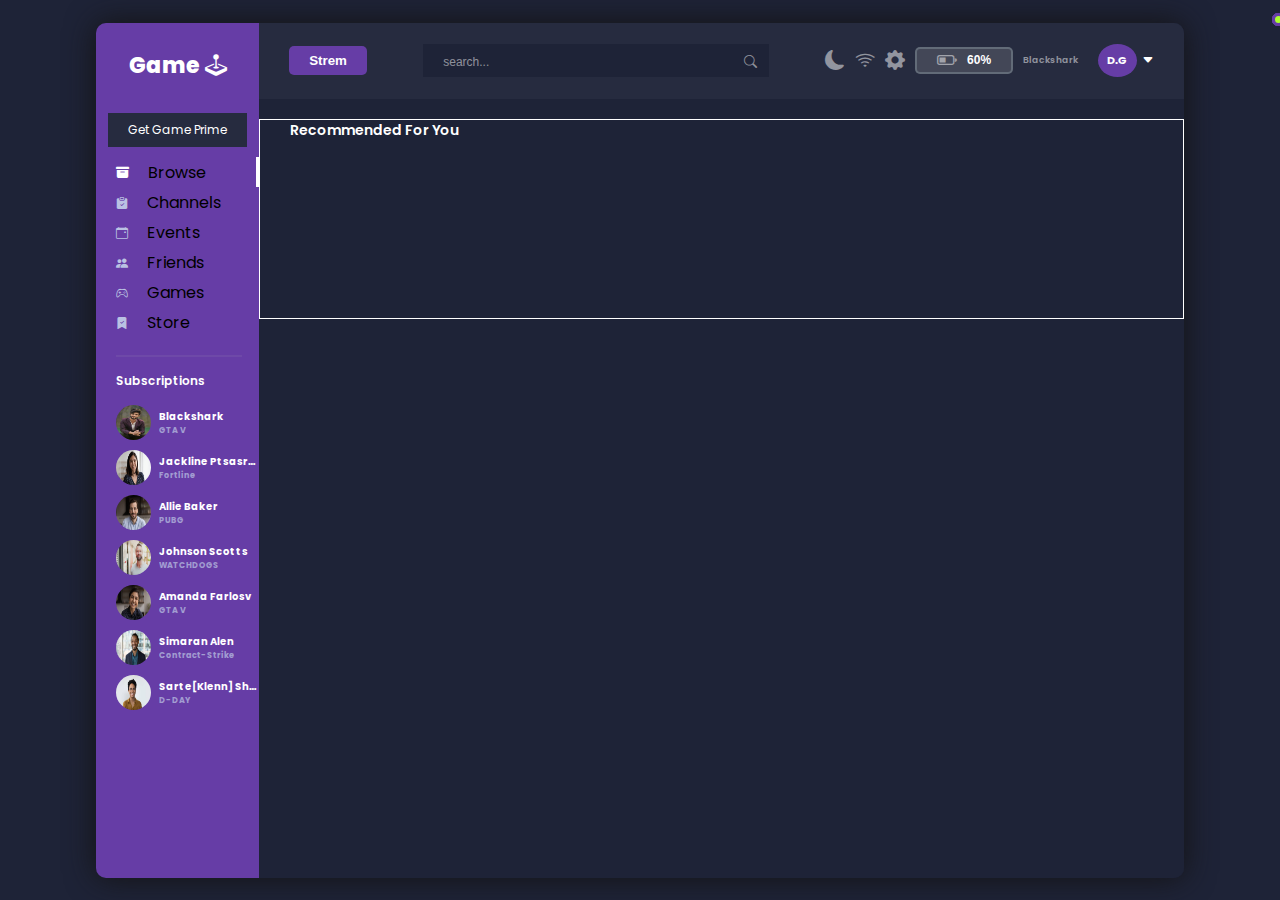
==== index.html @ 1666870c "update GameSite" ====
<!DOCTYPE html>
<html lang="en">
<head>
    <meta charset="UTF-8">
    <meta name="viewport" content="width=device-width, initial-scale=1.0">
    <title>GAME-SITE</title>

    <!-- *** BOOTSTRAP CDN -->
    <link rel="stylesheet" href="https://cdn.jsdelivr.net/npm/bootstrap-icons@1.11.3/font/bootstrap-icons.min.css">

    <!-- CSS LINK -->
    <link rel="stylesheet" href="styles.css">
</head>
<body>
    
    <!-- ========================= HEADER SECTION ======================= -->
    <header>
        <!-- aside -->
        <aside>
            <h1>Game <i class="bi bi-joystick"></i></h1>
            <button>Get Game Prime</button>
            <ul>
                <li class="active"><a href="#"><i class="bi bi-archive-fill"></i></a> Browse</li>
                <li><a href="#"><i class="bi bi-clipboard-check-fill"></i></a> Channels</li>
                <li><a href="#"><i class="bi bi-calendar-event"></i></a> Events</li>
                <li><a href="#"><i class="bi bi-people-fill"></i></a> Friends</li>
                <li><a href="#"><i class="bi bi-controller"></i></a> Games</li>
                <li><a href="#"><i class="bi bi-bookmark-check-fill"></i></a> Store</li>
            </ul>
            <!-- SUBSCRIPTIONS -->
            <div class="subscriptions">
                <h5>Subscriptions</h5>
                <div class="cards">
                    <div class="card">
                        <div class="img">
                            <img src="images/user1.jpg" alt="">
                        </div>
                        <div class="content">
                            <h6>Blackshark</h6>
                            <p>GTA V</p>
                        </div>
                    </div>
                    <div class="card">
                        <div class="img">
                            <img src="images/user2.jpg" alt="">
                        </div>
                        <div class="content">
                            <h6>Jackline Ptsasra232</h6>
                            <p>Fortline</p>
                        </div>
                    </div>
                    <div class="card">
                        <div class="img">
                            <img src="images/user3.jpg" alt="">
                        </div>
                        <div class="content">
                            <h6>Allie Baker</h6>
                            <p>PUBG</p>
                        </div>
                    </div>
                    <div class="card">
                        <div class="img">
                            <img src="images/user7.jpg" alt="">
                        </div>
                        <div class="content">
                            <h6>Johnson Scotts</h6>
                            <p>WATCHDOGS</p>
                        </div>
                    </div>
                    <div class="card">
                        <div class="img">
                            <img src="images/user4.jpg" alt="">
                        </div>
                        <div class="content">
                            <h6>Amanda Farlosv</h6>
                            <p>GTA V</p>
                        </div>
                    </div>
                    <div class="card">
                        <div class="img">
                            <img src="images/user6.jpg" alt="">
                        </div>
                        <div class="content">
                            <h6>Simaran Alen</h6>
                            <p>Contract-Strike</p>
                        </div>
                    </div>
                    <div class="card">
                        <div class="img">
                            <img src="images/user5.jpg" alt="">
                        </div>
                        <div class="content">
                            <h6>Sarte[Klenn] Shirishti</h6>
                            <p>D-DAY</p>
                        </div>
                    </div>
                    <div class="card">
                        <div class="img">
                            <img src="images/user8.jpg" alt="">
                        </div>
                        <div class="content">
                            <h6>Ashley Anderson</h6>
                            <p>Sun Andreas</p>
                        </div>
                    </div>
                    <div class="card">
                        <div class="img">
                            <img src="images/user9.jpg" alt="">
                        </div>
                        <div class="content">
                            <h6>Adams Samson</h6>
                            <p>GTA V</p>
                        </div>
                    </div>
                    <div class="card">
                        <div class="img">
                            <img src="images/user10.jpg" alt="">
                        </div>
                        <div class="content">
                            <h6>Hamilta Haldon</h6>
                            <p> Cross wars</p>
                        </div>
                    </div>
                </div>
            </div>
        </aside>
        <!-- aside end -->

        <!-- article -->
        <article>
            <nav>
                <button>Strem</button>
                <div class="search">
                    <input type="text" placeholder="search...">
                    <i class="bi bi-search"></i>
                </div>
                <div class="right_bx">
                    <i class="bi bi-moon-fill"></i>
                    <!-- <i class="bi bi-brightness-high-fill"></i> -->
                    <i class="bi bi-wifi"></i>
                    <i class="bi bi-gear-fill"></i>
                    <button><i class="bi bi-battery-half"></i><span>60%</span></button>
                    <div class="user_data">
                        <h6>Blackshark</h6>
                        <h5>D.G</h5>
                        <i class="bi bi-caret-down-fill"></i>
                        <div class="card">
                            <img src="images/user1.jpg" alt="">
                            <h6>Blackshark</h6>
                            <p>GTA V</p>
                            <button>Premium</button>
                            <img class="gta_img" src="images/gta.jpeg" alt="">
                        </div>
                    </div>
                </div>
            </nav>
            <!-- **** GAME BOX START **** -->
            <div class="game1">
                <h3>Recommended For You</h3>
            </div>
        </article>
        <!-- article end -->
    </header>
    <!-- ========================= HEADER SECTION END ======================= -->


    <!-- ========================= HEADER SECTION ======================= -->
    <!-- ========================= HEADER SECTION END ======================= -->


    <!-- ========================= HEADER SECTION ======================= -->
    <!-- ========================= HEADER SECTION END ======================= -->


    <!-- ========================= HEADER SECTION ======================= -->
    <!-- ========================= HEADER SECTION END ======================= -->


    <!-- ========================= HEADER SECTION ======================= -->
    <!-- ========================= HEADER SECTION END ======================= -->


    <!-- ========================= FOOTER SECTION ======================= -->
    <!-- ========================= FOOTER SECTION END ======================= -->


    <!-- *******SCRIPT TAG****** -->
    <script src="script.js"></script>
</body>
</html>
---- styles.css ----
@import url('https://fonts.googleapis.com/css2?family=Poppins:wght@100;200;300;400;500;600;700;800;900&display=swap');
/* ******************* GENERAL STYLING ********************* */
*{
    padding: 0;
    margin: 0;
    box-sizing: border-box;
}

:root {
    --primary-color: #262B3F;
    --secondary-color: #FFF;
    --color-3: #1E2337;
    --color-4: rgb(255,255,255,.5);
    --color-5: greenyellow;
}

body {
    inline-size: 100%;
    block-size: 100vh;
    background: #1E2337;
    font-family: 'Poppins', sans-serif;
    display: flex;
    align-items: center;
    justify-content: center;
}


/* ************************** MAIN STYLING ******************************** */
header {
    inline-size: 85%;
    block-size: 95%;
    box-shadow: 0px 0px 30px rgb(20,19,19);
    border-radius: 10px;
    display: flex;
}
header aside, article {
    inline-size: 85%;
    block-size: 100%;
    /* border: 1px solid #FFF; */
    border-radius: 0px 10px 10px 0px;
    background: var(--color-3);
}
header aside {
    inline-size: 15%;
    border-radius: 10px 0px 0px 10px;
    background: #663DA6;
}
header aside h1 {
    inline-size: 100%;
    block-size: 10%;
    /* border: 1px solid #FFF; */
    display: flex;
    align-items: center;
    justify-content: center;
    color: #FFF;
    font-size: 22px;
    font-weight: 800;
}
header aside h1 i {
    margin-inline-start: 5px;
}
header aside button {
    display: block;
    padding: 8px 20px;
    margin: auto;
    border: none;
    outline: none;
    cursor: pointer;
    font-family: 'Poppins', sans-serif;
    font-size: 12px;
    background: var(--primary-color);
    color: var(--secondary-color);
    margin-block-start: 5px;
    transition: .3s linear;
}
header aside button:hover {
    background: var(--color-3);
}
header aside ul {
    position: relative;
    list-style: none;
    margin-block-start: 10px;
    margin-inline-start: 12%; 
    padding-block-end: 20px;
}
header aside ul::before {
    content: '';
    position: absolute;
    inline-size: 88%;
    block-size: 2px;
    background: rgb(184,184,184,.1);
    inset-block-end: 0;
}
header aside ul li {
    padding: 2.5px 0px;
}
header aside ul li a {
    text-decoration: none;
    color: rgb(225,255,255,.7);
    font-size: 12px;
    font-weight: 400;
    transition: .3s linear;
}
header aside ul li a:hover {
    color: var(--secondary-color);
}
header aside ul li a i {
    margin-inline-end: 15px;
}
header aside ul .active {
    border-inline-end: 3px solid #FFF;
}
header aside ul .active a {
    color: var(--secondary-color);
    font-size: 13px;
}
/* subscritions */
header aside .subscriptions {
    inline-size: 99%;
    block-size: 10% !important;
    /* border: 1px solid #FFF; */
    margin-block-start: 15px;
    margin-inline-start: 12%;
}
header aside .subscriptions h5 {
    color: var(--secondary-color);
    font-size: 12px;
    font-weight: 600;
}
header aside .subscriptions .cards {
    inline-size: 88%;
    block-size: 305px;
    /* border: 1px solid #FFF; */
    overflow-x: auto;
    margin-block-start: 15px;
}
header aside .subscriptions .cards::-webkit-scrollbar {
    inline-size: 4px;
    background: rgba(184,184,184,.2);
    border-radius: 20px;
    visibility: hidden;
    transition: .3s linear;
}
header aside .subscriptions .cards::-webkit-scrollbar-thumb {
    background: rgba(184,184,184,.7);
    border-radius: 20px;
    visibility: hidden;
    transition: .3s linear;
}
header aside .subscriptions .cards:hover::-webkit-scrollbar-thumb {
    visibility: visible;
}
header aside .subscriptions .cards:hover::-webkit-scrollbar {
    visibility: visible;
}
header aside .subscriptions .cards .card {
    margin-block-end: 10px;
    /* border: 1px solid #FFF; */
    display: flex;
    align-items: center;
}
header aside .subscriptions .cards .card .img {
    inline-size: 35px;
    block-size: 35px;
    border-radius: 50%;
}
header aside .subscriptions .cards .card .img::before {
    content: '';
    position: absolute;
    inline-size: 7px;
    block-size: 7px;
    background: greenyellow;
    border-radius: 50%;
    border: 3px solid #663DA6;
    inset-block-start: 13px;
    inset-inline-end: -5px;
}
header aside .subscriptions .cards .card .img img {
    inline-size: 35px;
    block-size: 35px;
    border-radius: 50%;
}
header aside .subscriptions .cards .card .content {
    margin-inline-start: 8px;
}
header aside .subscriptions .cards .card .content h6 {
    inline-size: 100px;
    color: #FFF;
    font-size: 10px;
    text-overflow: ellipsis;
    white-space: nowrap;
    overflow: hidden;
}
header aside .subscriptions .cards .card .content p {
    inline-size: 100px;
    color: rgb(225,255,255,.5);
    font-size: 8px;
    font-weight: 700;
    text-overflow: ellipsis;
    white-space: nowrap;
    overflow: hidden;
}

/* === article section === */
header article nav {
    inline-size: 100%;
    block-size: 9%;
    /* border: 1px solid #FFF; */
    border-radius: 0px 10px 0px 0px;
    padding: 0px 30px;
    display: flex;
    align-items: center;
    justify-content: space-between;
    background: var(--primary-color);
}
header article nav button {
    padding: 7px 20px;
    border-radius: 5px;
    border: none;
    outline: none;
    background: #663DA6;
    color: var(--secondary-color);
    font-size: 'Poppins', sans;
    font-weight: 800;
}
header article nav .search {
    inline-size: 40%;
    background: var(--color-3);
    padding: 4px 10px;
    transition: .5s linear;
}
header article nav .search input {
    inline-size: 94%;
    background: none;
    border: none;
    outline: none;
    padding: 0px 10px;
    color: var(--secondary-color);
    transition-property: .5s linear;
}
header article nav .search input::placeholder {
    color: var(--color-4);
    font-size: 'Poppins', sans-serif;
    font-size: 12px;
    transition: .5s linear;
}
header article nav .search i {
    color: var(--color-4);
    font-size: 13px;
    transition: .5s linear;
}
header article nav .right_bx {
    inline-size: 38%;
    /* border: 1px solid #FFF; */
    display: flex;
    align-items: center;
    justify-content: space-between;
}
header article nav .right_bx i {
    color: var(--color-4);
    font-size: 20px;
    cursor: pointer;
    transition: .5s linear;
}
header article nav .right_bx i:hover {
    color: rgb(225,255,255);
}
header article nav .right_bx button {
    padding: 0px 20px;
    background: rgb(184,184,184,.2);
    border: 2px solid rgb(225,255,255, .2);
    display: flex;
    align-items: center;
    font-size: 12px;
    color: var(--secondary-color);
    transition: .5s linear;
}
header article nav .right_bx button span {
    margin: -2px 0px 0px 10px;
}
/* battery active */
header article nav .right_bx .active_battery {
    background: #663DA6;
    box-shadow: 0px 0px 20px #663DA6;
}
header article nav .right_bx .user_data {
    position: relative;
    display: flex;
    align-items: center;
    cursor: pointer;
    transition: .5s linear;
}
header article nav .right_bx .user_data h6 {
    inline-size: 70px;
    color: var(--color-4);
    font-weight: 600;
    font-size: 9px;
    text-overflow: ellipsis;
    white-space: nowrap;
    overflow: hidden;
    transition: .5s linear;
}
header article nav .right_bx .user_data h5 {
    color: var(--secondary-color);
    background: #663DA6;
    border-radius: 50%;
    padding: 8px 9px;
    font-size: 11px;
    margin: 0px 5px;
    transition: .5s linear;
}
header article nav .right_bx .user_data i {
    color: var(--secondary-color);
    font-size: 12px;
    transition: .7s linear;
}
header article nav .right_bx .user_data:hover i {
    transform: rotate(180deg);
}
header article nav .right_bx .user_data .card {
    position: absolute;
    inline-size: 130px;
    block-size: 0px;
    /* border: 1px solid #FFF; */
    inset-block-start: 50px;
    z-index: 9999;
    display: flex;
    align-items: center;
    flex-direction: column;
    overflow: hidden;
    opacity: 0;
    transition: 1s linear;
}
header article nav .right_bx .user_data:hover .card {
    block-size: 200px;
    opacity: 1;
    overflow: unset;
}
header article nav .right_bx .user_data .card::before {
    content: '';
    position: absolute;
    inline-size: 100%;
    block-size: 100%;
    background: rgb(184,184,184,.1);
    backdrop-filter: blur(5px);
    border-radius: 10px;
    z-index: -1;
}
header article nav .right_bx .user_data .card::after {
    content: '';
    position: absolute;
    border-block-start: 15px solid rgb(184,184,184,.1);
    border-inline-end: 15px solid transparent;
    border-block-end: 15px solid transparent;
    inset-block-start: -10px;
    inset-inline-end: 20px;
    transform: rotate(45deg);
}
header article nav .right_bx .user_data .card img {
    inline-size: 35px;
    block-size: 35px;
    border-radius: 50%;
    margin-block-start: 10px;
}
header article nav .right_bx .user_data .card h6 {
    inline-size: unset;
    overflow: unset;
    text-align: center;
    display: block;
    margin-block-start: 10px;
    color: var(--secondary-color);
    transition: .5s linear;
}
header article nav .right_bx .user_data .card p {
    color: rgb(225,255,255,.5);
    font-size: 9px;
    margin-block-end: 10px;
    transition: .5s linear;
}
header article nav .right_bx .user_data .card .gta_img {
    inline-size: 110px;
    block-size: 60px;
    border-radius: 15px;
    margin: 15px;
}
/* === Game Box === */
header article .game1 {
    position: relative;
    inline-size: 100%;
    block-size: 200px;
    border: 1px solid #FFF;
    padding: 0px 30px;
    margin-block-start: 20px;
}
header article .game1 h3 {
    color: var(--secondary-color);
    font-size: 14px;
    font-weight: 600;
    transition: .5s linear;
}
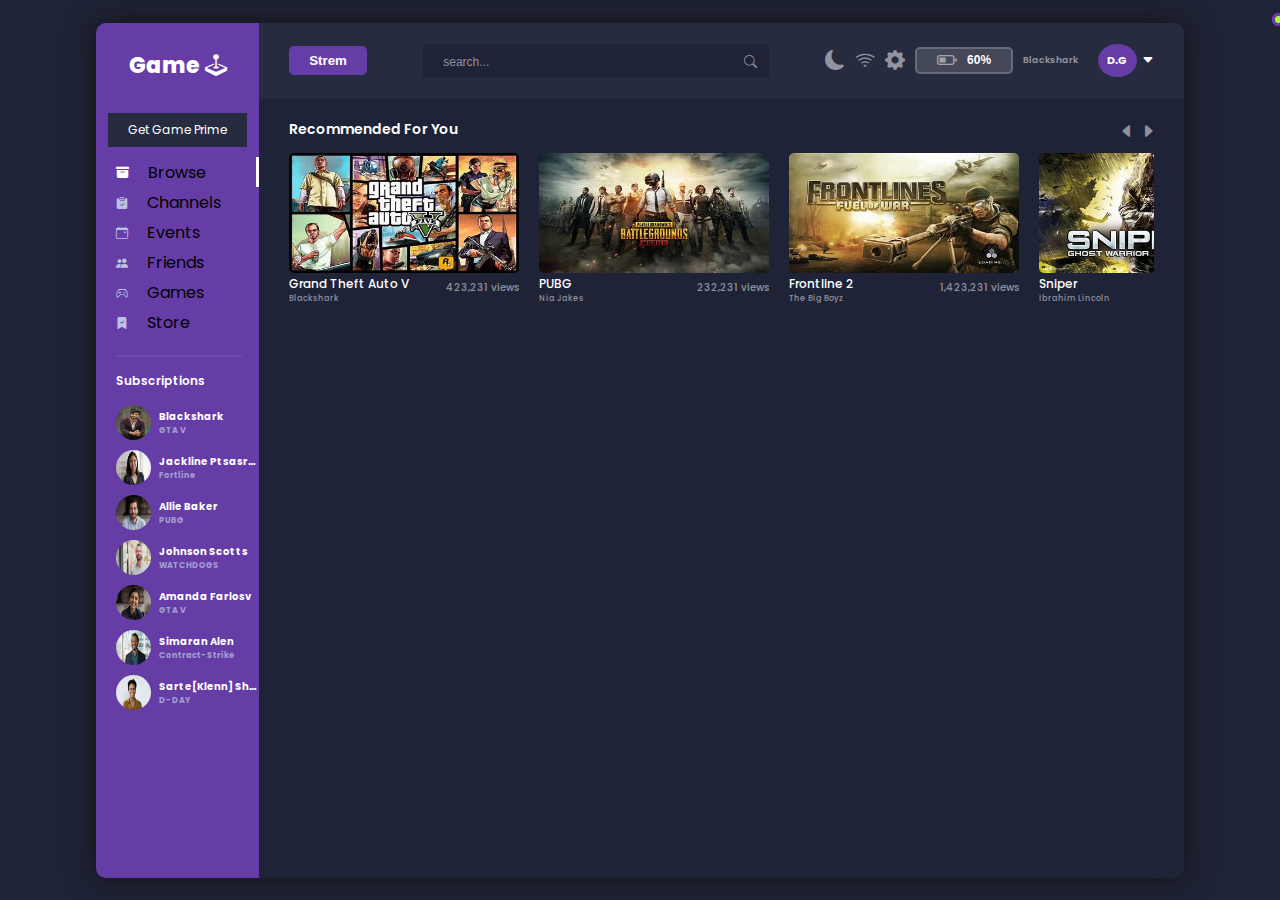
==== commit 39e22f26: "Update Game-site" ====
--- a/index.html
+++ b/index.html
@@ -15,7 +15,8 @@
     
     <!-- ========================= HEADER SECTION ======================= -->
     <header>
-        <!-- aside -->
+
+        <!-- ========================= ASIDE SECTION ======================= -->
         <aside>
             <h1>Game <i class="bi bi-joystick"></i></h1>
             <button>Get Game Prime</button>
@@ -124,9 +125,10 @@
                 </div>
             </div>
         </aside>
-        <!-- aside end -->
-
-        <!-- article -->
+        <!-- ========================= ASIDE SECTION END ======================= -->
+
+
+        <!-- ========================= ARTICLE SECTION ======================= -->
         <article>
             <nav>
                 <button>Strem</button>
@@ -156,19 +158,87 @@
             </nav>
             <!-- **** GAME BOX START **** -->
             <div class="game1">
+                <div class="btns">
+                    <i class="bi bi-caret-left-fill" id="left_btn"></i>
+                    <i class="bi bi-caret-right-fill" id="right_btn"></i>
+                </div>
                 <h3>Recommended For You</h3>
+                <div class="game_bx" id="game_bx_1">
+                    <div class="card">
+                        <img src="images/gta.jpeg" alt="">
+                        <div class="content">
+                            <div class="left">
+                                <h5>Grand Theft Auto V</h5>
+                                <p>Blackshark</p>
+                            </div>
+                            <h6>423,231 views</h6>
+                        </div>
+                    </div>
+                    <div class="card">
+                        <img src="images/pubg.jpeg" alt="">
+                        <div class="content">
+                            <div class="left">
+                                <h5>PUBG</h5>
+                                <p>Nia Jakes</p>
+                            </div>
+                            <h6>232,231 views</h6>
+                        </div>
+                    </div>
+                    <div class="card">
+                        <img src="images/front.jpeg" alt="">
+                        <div class="content">
+                            <div class="left">
+                                <h5>Frontline 2</h5>
+                                <p>The Big Boyz</p>
+                            </div>
+                            <h6>1,423,231 views</h6>
+                        </div>
+                    </div>
+                    <div class="card">
+                        <img src="images/sn.jpeg" alt="">
+                        <div class="content">
+                            <div class="left">
+                                <h5>Sniper</h5>
+                                <p>Ibrahim Lincoln</p>
+                            </div>
+                            <h6>578,232 views</h6>
+                        </div>
+                    </div>
+                    <div class="card">
+                        <img src="images/cod.jpeg" alt="">
+                        <div class="content">
+                            <div class="left">
+                                <h5>Call of Duty</h5>
+                                <p>The Miz</p>
+                            </div>
+                            <h6>100,231 views</h6>
+                        </div>
+                    </div>
+                    <div class="card">
+                        <img src="images/wfc.jpeg" alt="">
+                        <div class="content">
+                            <div class="left">
+                                <h5>War Face Undecover</h5>
+                                <p>Siwani</p>
+                            </div>
+                            <h6>354,452 views</h6>
+                        </div>
+                    </div>
+                    <div class="card">
+                        <img src="images/nfs.jpeg" alt="">
+                        <div class="content">
+                            <div class="left">
+                                <h5>Need for Speed</h5>
+                                <p>Peter Parker</p>
+                            </div>
+                            <h6>783,453 views</h6>
+                        </div>
+                    </div>
+                </div>
             </div>
         </article>
-        <!-- article end -->
+        <!-- ========================= ARTICLE SECTION END ======================= -->
     </header>
-    <!-- ========================= HEADER SECTION END ======================= -->
-
-
-    <!-- ========================= HEADER SECTION ======================= -->
-    <!-- ========================= HEADER SECTION END ======================= -->
-
-
-    <!-- ========================= HEADER SECTION ======================= -->
     <!-- ========================= HEADER SECTION END ======================= -->
 
 
--- a/styles.css
+++ b/styles.css
@@ -388,7 +388,7 @@
     position: relative;
     inline-size: 100%;
     block-size: 200px;
-    border: 1px solid #FFF;
+    /* border: 1px solid #FFF; */
     padding: 0px 30px;
     margin-block-start: 20px;
 }
@@ -397,4 +397,87 @@
     font-size: 14px;
     font-weight: 600;
     transition: .5s linear;
+}
+header article .game1 .game_bx {
+    inline-size: 100%;
+    block-size: 175px;
+    /* border: 1px solid #FFF; */
+    display: flex;
+    align-items: center;
+    overflow: auto;
+    scroll-behavior: smooth;
+}
+header article .game1 .game_bx::-webkit-scrollbar {
+    display: none;
+}
+header article .game1 .game_bx .card {
+    min-inline-size: 230px;
+    block-size: 160px;
+    /* border: 1px solid #FFF; */
+    border-radius: 10px;
+    margin-block-start: 10px;
+    margin-inline-end: 20px;
+}
+/* header article .game1 .game_bx .card:nth-child(1) {
+    margin-inline-end: 0px;
+} */
+header article .game1 .game_bx .card img {
+    inline-size: 100%;
+    block-size: 75%;
+    border-radius: 5px;
+}
+header article .game1 .game_bx .card .content {
+    inline-size: 100%;
+    block-size: 25%;
+    /* border: 1px solid #FFF; */
+    display: flex;
+    justify-content: space-between;
+    color: var(--secondary-color);
+    margin-block-start: -5px;
+    transition: .5s linear;
+}
+header article .game1 .game_bx .card .content .left {
+    color: var(--secondary-color);
+    transition: .5s linear;
+}
+header article .game1 .game_bx .card .content .left h5 {
+    font-size: 12px;
+    font-weight: 500;
+    inline-size: 150px;
+    overflow: hidden;
+    text-overflow: ellipsis;
+    white-space: nowrap;
+}
+header article .game1 .game_bx .card .content .left p {
+    font-size: 8px;
+    font-weight: 500;
+    inline-size: 150px;
+    overflow: hidden;
+    text-overflow: ellipsis;
+    white-space: nowrap;
+    color: var(--color-4);
+}
+header article .game1 .game_bx .card .content h6 {
+    font-size: 10px;
+    font-weight: 500;
+    color: var(--color-4);
+    margin-block-start: 5px;
+    transition: .5s linear;
+}
+header article .game1 .btns {
+    position: absolute;
+    inset-inline-end: 3%;
+    inset-block-start: 0;
+    display: flex;
+    align-items: center;
+    color: var(--color-4);
+    transition: .5s linear;
+}
+header article .game1 .btns i {
+    margin-inline-start: 5px;
+    cursor: pointer;
+    transition: .5s linear;
+}
+header article .game1 .btns i:hover {
+    columns: var(--secondary-color);
 }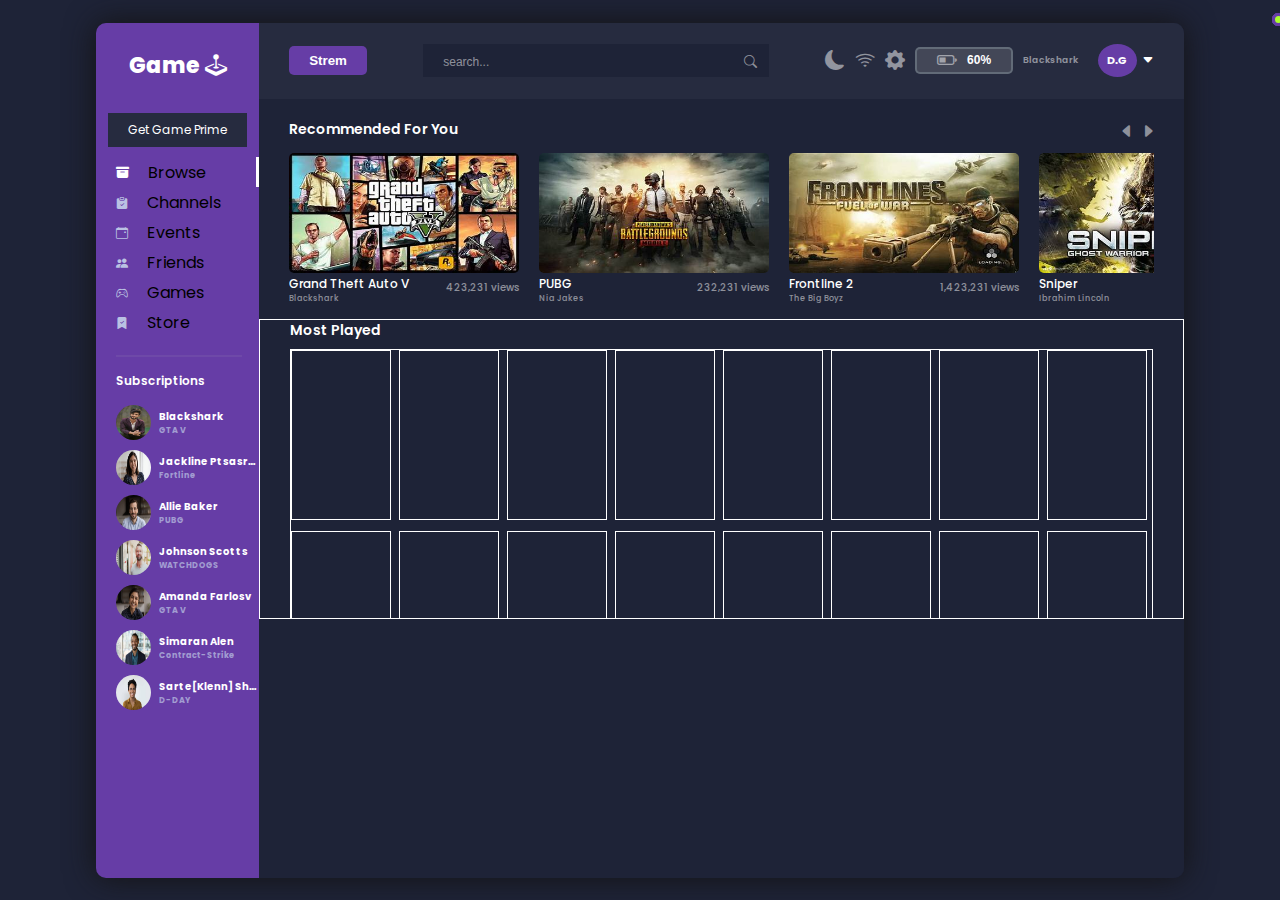
==== commit 08967748: "Updated Game-site" ====
--- a/index.html
+++ b/index.html
@@ -156,6 +156,7 @@
                     </div>
                 </div>
             </nav>
+
             <!-- **** GAME BOX START **** -->
             <div class="game1">
                 <div class="btns">
@@ -236,6 +237,39 @@
                     </div>
                 </div>
             </div>
+            <!-- **** GAME BOX END **** -->
+
+            <!-- *** GAME BOX2 START -->
+            <div class="game2">
+                <h3>Most Played</h3>
+                <div class="games_bx">
+                    <div class="card"></div>
+                    <div class="card"></div>
+                    <div class="card"></div>
+                    <div class="card"></div>
+                    <div class="card"></div>
+                    <div class="card"></div>
+                    <div class="card"></div>
+                    <div class="card"></div>
+                    <div class="card"></div>
+                    <div class="card"></div>
+                    <div class="card"></div>
+                    <div class="card"></div>
+                    <div class="card"></div>
+                    <div class="card"></div>
+                    <div class="card"></div>
+                    <div class="card"></div>
+                    <div class="card"></div>
+                    <div class="card"></div>
+                    <div class="card"></div>
+                    <div class="card"></div>
+                    <div class="card"></div>
+                    <div class="card"></div>
+                    <div class="card"></div>
+                    <div class="card"></div>
+                </div>
+            </div>
+            <!-- *** GAME BOX2 END -->
         </article>
         <!-- ========================= ARTICLE SECTION END ======================= -->
     </header>
--- a/styles.css
+++ b/styles.css
@@ -480,4 +480,52 @@
 }
 header article .game1 .btns i:hover {
     columns: var(--secondary-color);
+}
+/* gamebox2 */
+header article .game2 {
+    position: relative;
+    inline-size: 100%;
+    block-size: 300px;
+    border: 1px solid #FFF;
+    padding: 0px 30px;
+    overflow: hidden;
+}
+header article .game2 h3 {
+    color: var(--secondary-color);
+    font-size: 14px;
+    font-weight: 600;
+    transition: .5s linear;
+}
+header article .game2 .games_bx {
+    inline-size: 100%;
+    block-size: 350px;
+    margin-block-start: 8px;
+    border: 1px solid #FFF;
+    display: flex;
+    justify-content: space-between;
+    flex-wrap: wrap;
+    overflow-y: auto;
+}
+header article .game2 .games_bx::-webkit-scrollbar {
+    inline-size: 5px;
+    border-radius: 20px;
+    background: rgb(184,184,184,.2);
+    visibility: hidden;
+}
+header article .game2 .games_bx::-webkit-scrollbar-thumb {
+    border-radius: 20px;
+    background: rgb(184,184,184,.7);
+    visibility: hidden;
+}
+header article .game2 .games_bx:hover::-webkit-scrollbar {
+    visibility: visible;
+}
+header article .game2 .games_bx:hover::-webkit-scrollbar-thumb {
+    visibility: visible;
+}
+header article .game2 .games_bx .card {
+    inline-size: 100px;
+    block-size: 170px;
+    border: 1px solid #FFF;
+    margin: 0px 5px 11px 0px;
 }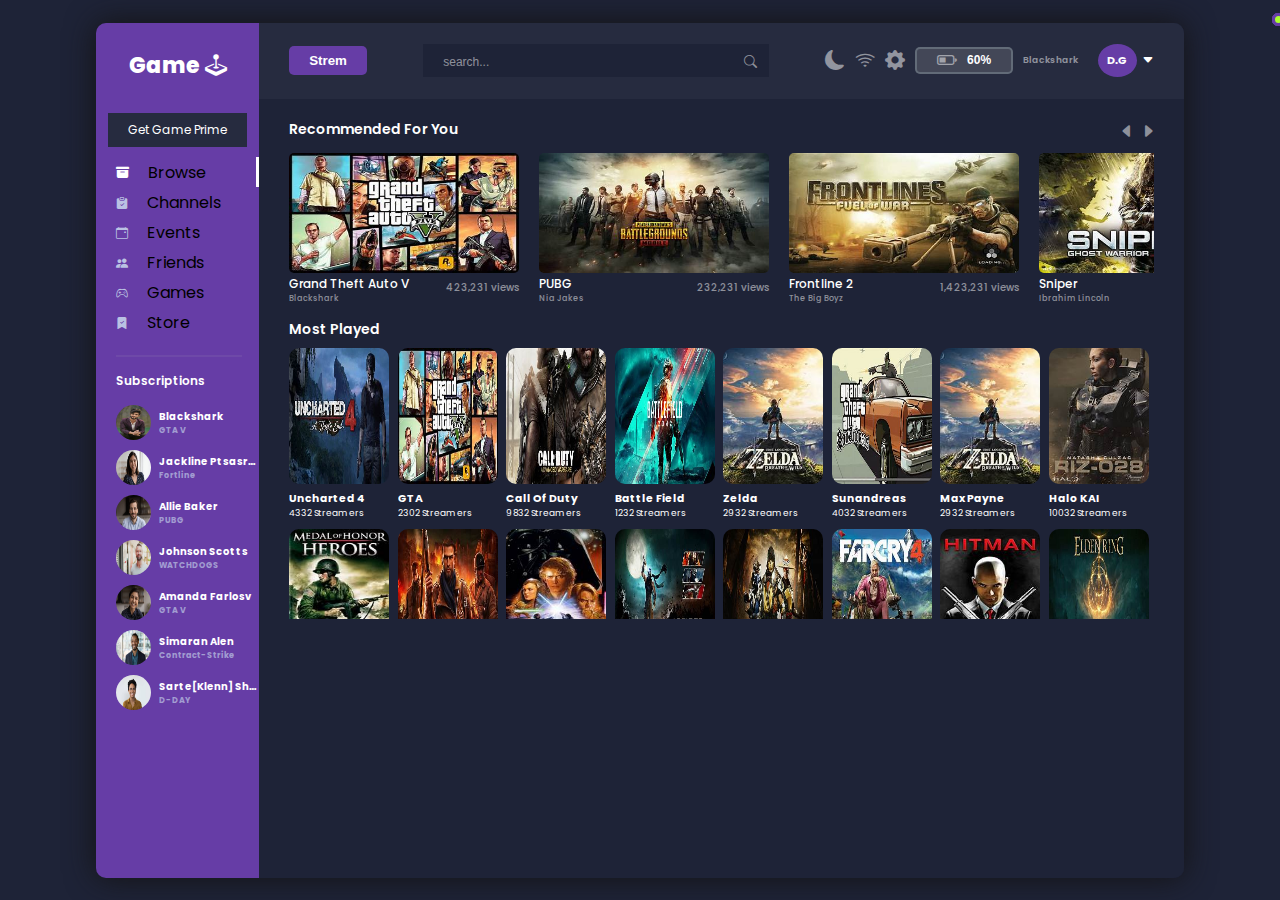
==== commit 450bab69: "Update Game-site" ====
--- a/index.html
+++ b/index.html
@@ -243,30 +243,146 @@
             <div class="game2">
                 <h3>Most Played</h3>
                 <div class="games_bx">
-                    <div class="card"></div>
-                    <div class="card"></div>
-                    <div class="card"></div>
-                    <div class="card"></div>
-                    <div class="card"></div>
-                    <div class="card"></div>
-                    <div class="card"></div>
-                    <div class="card"></div>
-                    <div class="card"></div>
-                    <div class="card"></div>
-                    <div class="card"></div>
-                    <div class="card"></div>
-                    <div class="card"></div>
-                    <div class="card"></div>
-                    <div class="card"></div>
-                    <div class="card"></div>
-                    <div class="card"></div>
-                    <div class="card"></div>
-                    <div class="card"></div>
-                    <div class="card"></div>
-                    <div class="card"></div>
-                    <div class="card"></div>
-                    <div class="card"></div>
-                    <div class="card"></div>
+                    <div class="card">
+                        <img src="images/g1.jpeg" alt="">
+                        <div class="content">
+                            <h6>Uncharted 4</h6>
+                            <p>4332 Streamers</p> 
+                        </div>
+                    </div>
+                    <div class="card">
+                        <img src="images/gta.jpeg" alt="">
+                        <div class="content">
+                            <h6>GTA</h6>
+                            <p>2302 Streamers</p> 
+                        </div>
+                    </div>
+                    <div class="card">
+                        <img src="images/cod.jpeg" alt="">
+                        <div class="content">
+                            <h6>Call Of Duty</h6>
+                            <p>9832 Streamers</p> 
+                        </div>
+                    </div>                
+                    <div class="card">
+                        <img src="images/g3.jpeg" alt="">
+                        <div class="content">
+                            <h6>Battle Field</h6>
+                            <p>1232 Streamers</p> 
+                        </div>
+                    </div>
+                    <div class="card">
+                        <img src="images/g4.jpeg" alt="">
+                        <div class="content">
+                            <h6>Zelda</h6>
+                            <p>2932 Streamers</p> 
+                        </div>
+                    </div>
+                    <div class="card">
+                        <img src="images/g5.jpeg" alt="">
+                        <div class="content">
+                            <h6>Sunandreas</h6>
+                            <p>4032 Streamers</p> 
+                        </div>
+                    </div>
+                    <div class="card">
+                        <img src="images/g4.jpeg" alt="">
+                        <div class="content">
+                            <h6>Max Payne</h6>
+                            <p>2932 Streamers</p> 
+                        </div>
+                    </div>
+                    <div class="card">
+                        <img src="images/g7.jpeg" alt="">
+                        <div class="content">
+                            <h6>Halo KAI</h6>
+                            <p>10032 Streamers</p> 
+                        </div>
+                    </div>
+                    <div class="card">
+                        <img src="images/g8.jpeg" alt="">
+                        <div class="content">
+                            <h6>Medal of Honor</h6>
+                            <p>9932 Streamers</p> 
+                        </div>
+                    </div>
+                    <div class="card">
+                        <img src="images/g9.jpeg" alt="">
+                        <div class="content">
+                            <h6>Brother in Arms</h6>
+                            <p>3784 Streamers</p> 
+                        </div>
+                    </div>
+                    <div class="card">
+                        <img src="images/g10.jpeg" alt="">
+                        <div class="content">
+                            <h6>Star Wars</h6>
+                            <p>11232 Streamers</p> 
+                        </div>
+                    </div>
+                    <div class="card">
+                        <img src="images/g11.jpeg" alt="">
+                        <div class="content">
+                            <h6>Ninja Gaiden</h6>
+                            <p>4532 Streamers</p> 
+                        </div>
+                    </div>
+                    <div class="card">
+                        <img src="images/g12.jpeg" alt="">
+                        <div class="content">
+                            <h6>Mortal Kombat</h6>
+                            <p>2322 Streamers</p> 
+                        </div>
+                    </div>
+                    <div class="card">
+                        <img src="images/g13.jpeg" alt="">
+                        <div class="content">
+                            <h6>FarCry</h6>
+                            <p>12232 Streamers</p> 
+                        </div>
+                    </div>
+                    <div class="card">
+                        <img src="images/g14.jpeg" alt="">
+                        <div class="content">
+                            <h6>Hitman</h6>
+                            <p>3872 Streamers</p> 
+                        </div>
+                    </div>
+                    <div class="card">
+                        <img src="images/g15.jpeg" alt="">
+                        <div class="content">
+                            <h6>Elden Ring</h6>
+                            <p>7932 Streamers</p> 
+                        </div>
+                    </div>
+                    <div class="card">
+                        <img src="images/g16.jpeg" alt="">
+                        <div class="content">
+                            <h6>The last of Us</h6>
+                            <p>34232 Streamers</p> 
+                        </div>
+                    </div>
+                    <div class="card">
+                        <img src="images/G18.jpeg" alt="">
+                        <div class="content">
+                            <h6>Project IGI</h6>
+                            <p>8472 Streamers</p> 
+                        </div>
+                    </div>
+                    <div class="card">
+                        <img src="images/g19.jpeg" alt="">
+                        <div class="content">
+                            <h6>Meta Gear Solid 5</h6>
+                            <p>34332 Streamers</p> 
+                        </div>
+                    </div>
+                    <div class="card">
+                        <img src="images/g20.jpeg" alt="">
+                        <div class="content">
+                            <h6>Minecraft</h6>
+                            <p>9532 Streamers</p> 
+                        </div>
+                    </div>
                 </div>
             </div>
             <!-- *** GAME BOX2 END -->
--- a/styles.css
+++ b/styles.css
@@ -486,7 +486,7 @@
     position: relative;
     inline-size: 100%;
     block-size: 300px;
-    border: 1px solid #FFF;
+    /* border: 1px solid #FFF; */
     padding: 0px 30px;
     overflow: hidden;
 }
@@ -500,7 +500,7 @@
     inline-size: 100%;
     block-size: 350px;
     margin-block-start: 8px;
-    border: 1px solid #FFF;
+    /* border: 1px solid #FFF; */
     display: flex;
     justify-content: space-between;
     flex-wrap: wrap;
@@ -526,6 +526,34 @@
 header article .game2 .games_bx .card {
     inline-size: 100px;
     block-size: 170px;
-    border: 1px solid #FFF;
+    /* border: 1px solid #FFF; */
     margin: 0px 5px 11px 0px;
+}
+header article .game2 .games_bx .card img {
+    inline-size: 100%;
+    block-size: 80%;
+    border-radius: 10px;
+}
+header article .game2 .games_bx .card .content {
+    inline-size: 100%;
+    block-size: 20%;
+    overflow: hidden;
+}
+header article .game2 .games_bx .card .content h6 {
+    inline-size: 100%;
+    color: var(--secondary-color);
+    text-overflow: ellipsis;
+    white-space: nowrap;
+    overflow: hidden;
+    transition: .5s linear;
+}
+header article .game2 .games_bx .card .content p {
+    inline-size: 100%;
+    font-size: 9px;
+    font-weight: 500s;
+    color: var(--secondary-color);
+    text-overflow: ellipsis;
+    white-space: nowrap;
+    overflow: hidden;
+    transition: .5s linear;
 }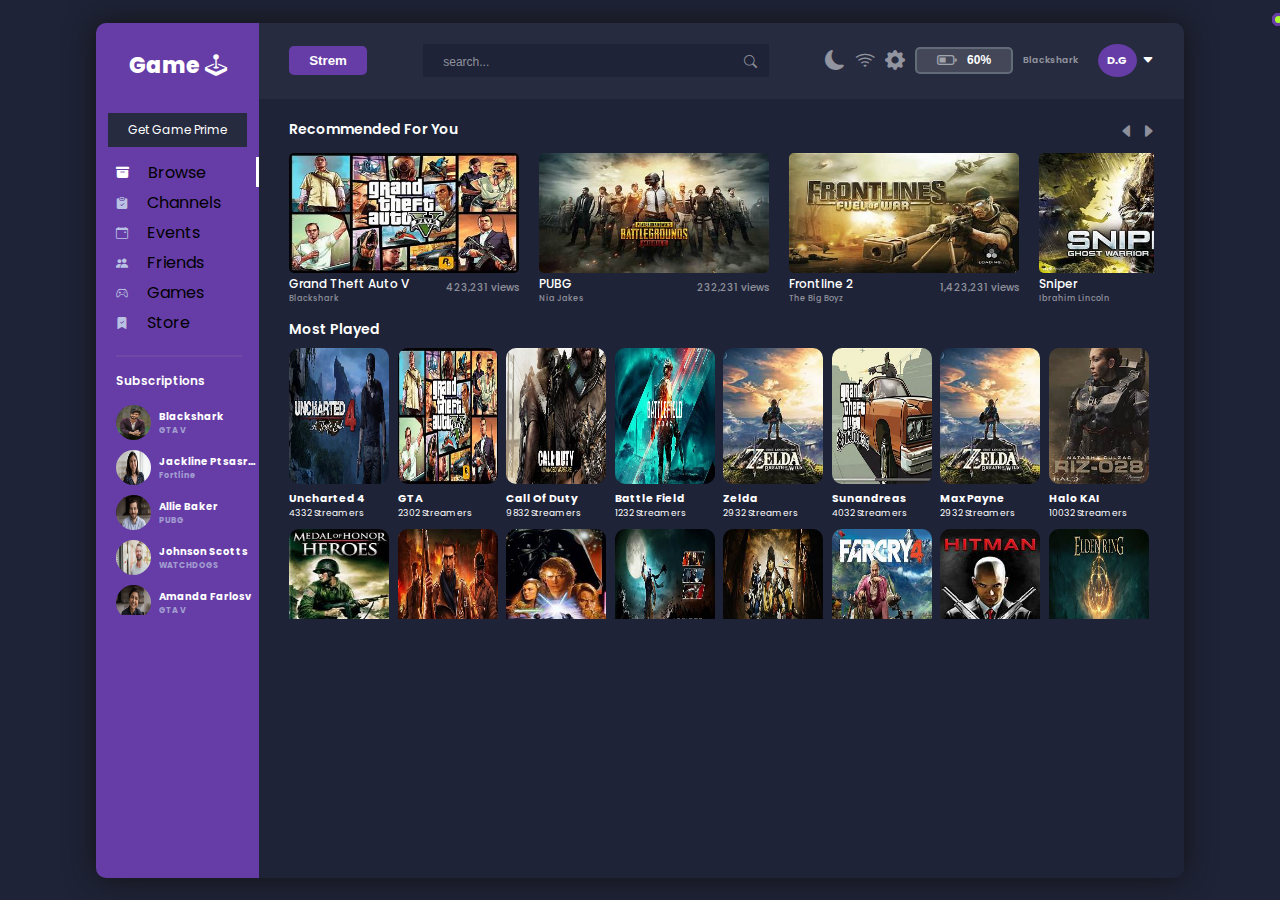
==== commit 75787eaf: "Update Game-site" ====
--- a/index.html
+++ b/index.html
@@ -137,11 +137,11 @@
                     <i class="bi bi-search"></i>
                 </div>
                 <div class="right_bx">
-                    <i class="bi bi-moon-fill"></i>
-                    <!-- <i class="bi bi-brightness-high-fill"></i> -->
-                    <i class="bi bi-wifi"></i>
+                    <i class="bi bi-moon-fill" id="night"></i>
+                    <!-- <i class="bi bi-brightness-high-fill" id="day"></i> -->
+                    <i class="bi bi-wifi" id="wifi"></i>
                     <i class="bi bi-gear-fill"></i>
-                    <button><i class="bi bi-battery-half"></i><span>60%</span></button>
+                    <button id="active_battery"><i class="bi bi-battery-half" id="battery_icon"></i><span id="battery_level">60%</span></button>
                     <div class="user_data">
                         <h6>Blackshark</h6>
                         <h5>D.G</h5>
@@ -383,6 +383,34 @@
                             <p>9532 Streamers</p> 
                         </div>
                     </div>
+                    <div class="card">
+                        <img src="images/g21.jpeg" alt="">
+                        <div class="content">
+                            <h6>Payback</h6>
+                            <p>3432 Streamers</p> 
+                        </div>
+                    </div>
+                    <div class="card">
+                        <img src="images/g22.jpeg" alt="">
+                        <div class="content">
+                            <h6>World war</h6>
+                            <p>10392 Streamers</p> 
+                        </div>
+                    </div>
+                    <div class="card">
+                        <img src="images/g23.jpeg" alt="">
+                        <div class="content">
+                            <h6>Watchdogs</h6>
+                            <p>2932 Streamers</p> 
+                        </div>
+                    </div>
+                    <div class="card">
+                        <img src="images/g24.jpeg" alt="">
+                        <div class="content">
+                            <h6>Avengers Endgame</h6>
+                            <p>3432 Streamers</p> 
+                        </div>
+                    </div>
                 </div>
             </div>
             <!-- *** GAME BOX2 END -->
--- a/styles.css
+++ b/styles.css
@@ -129,7 +129,7 @@
 }
 header aside .subscriptions .cards {
     inline-size: 88%;
-    block-size: 305px;
+    block-size: 210px;
     /* border: 1px solid #FFF; */
     overflow-x: auto;
     margin-block-start: 15px;
